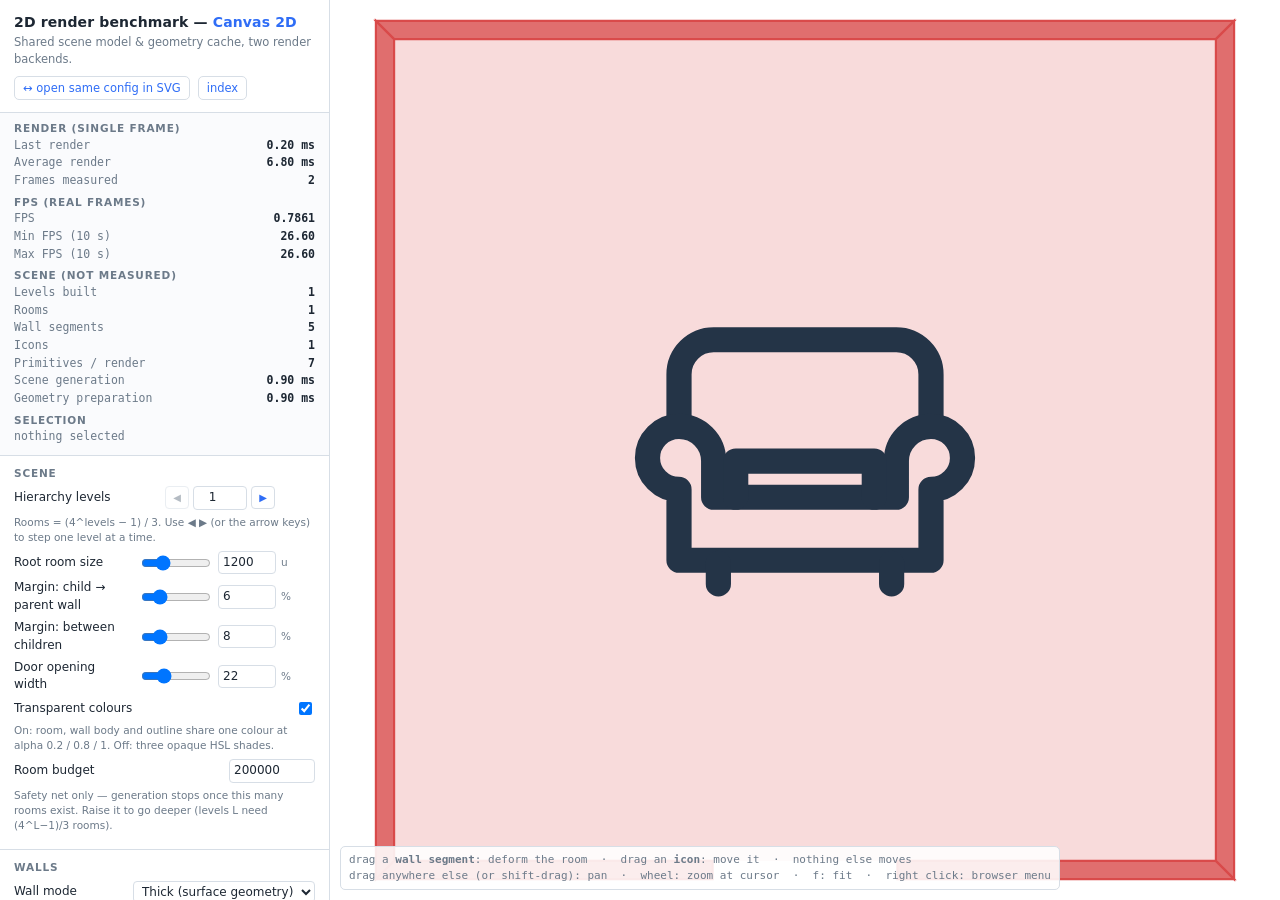
==== canvas.html @ 4dc6dcc1 "Add svg-canvas benchmark v1" ====
<!DOCTYPE html>
<html lang="en">
<head>
<meta charset="utf-8">
<meta name="viewport" content="width=device-width, initial-scale=1">
<title>Canvas 2D — 2D render benchmark</title>
<link rel="stylesheet" href="css/style.css">
</head>
<body class="app">

<aside id="sidebar">
  <header>
    <h1>2D render benchmark — <span id="renderer-name">Canvas 2D</span></h1>
    <p class="sub">Shared scene model &amp; geometry cache, two render backends.</p>
    <div class="links">
      <a id="link-other" target="_blank" rel="noopener" href="svg.html">↔ open same config in SVG</a>
      <a href="index.html">index</a>
    </div>
  </header>

  <div id="stats">
    <div class="stat-grid">
      <div class="stat-head">Render (single frame)</div>
      <span class="k">Last render</span><b class="v" id="stat-last">–</b>
      <span class="k">Average render</span><b class="v" id="stat-avg">–</b>
      <span class="k">Frames measured</span><b class="v" id="stat-frames">0</b>

      <div class="stat-head">FPS (real frames)</div>
      <span class="k">FPS</span><b class="v" id="stat-fps">0</b>
      <span class="k">Min FPS (10 s)</span><b class="v" id="stat-minfps">–</b>
      <span class="k">Max FPS (10 s)</span><b class="v" id="stat-maxfps">–</b>

      <div class="stat-head">Scene (not measured)</div>
      <span class="k">Levels built</span><b class="v" id="stat-depth">0</b>
      <span class="k">Rooms</span><b class="v" id="stat-rooms">0</b>
      <span class="k">Wall segments</span><b class="v" id="stat-walls">0</b>
      <span class="k">Icons</span><b class="v" id="stat-icons">0</b>
      <span class="k">Primitives / render</span><b class="v" id="stat-prims">0</b>
      <span class="k">Scene generation</span><b class="v" id="stat-gen">–</b>
      <span class="k">Geometry preparation</span><b class="v" id="stat-geom">–</b>

      <div class="stat-head">Selection</div>
      <span class="k" style="grid-column:1/-1" id="selinfo">nothing selected</span>
    </div>
  </div>

  <div id="panel"><!-- generated from SQAR.ConfigSchema --></div>

  <div id="bench">
    <div class="buttons">
      <button id="btn-bench" class="primary">Benchmark</button>
      <button id="btn-clear">Clear</button>
      <button id="btn-render">Render once</button>
      <button id="btn-fit">Fit</button>
    </div>
    <pre id="bench-out">ready</pre>
  </div>
</aside>

<main id="viewport">
  <div id="hud">drag a <b>wall segment</b>: deform the room &nbsp;·&nbsp; drag an <b>icon</b>: move it &nbsp;·&nbsp; nothing else moves<br>
    drag anywhere else (or shift-drag): pan &nbsp;·&nbsp; wheel: zoom at cursor &nbsp;·&nbsp; f: fit &nbsp;·&nbsp; right click: browser menu</div>
</main>

<!-- ------------------------------ shared layer ------------------------- -->
<script src="js/shared/geometry.js"></script>
<script src="js/shared/colors.js"></script>
<script src="js/shared/icon-asset.js"></script>
<script src="js/shared/model.js"></script>
<script src="js/shared/scene-generator.js"></script>
<script src="js/shared/geometry-builder.js"></script>
<script src="js/shared/configuration.js"></script>
<script src="js/shared/benchmark.js"></script>
<script src="js/shared/renderer.js"></script>
<script src="js/shared/interaction-controller.js"></script>
<script src="js/shared/ui.js"></script>
<script src="js/shared/app.js"></script>
<!-- ------------------------- Canvas specific layer --------------------- -->
<script src="js/canvas/canvas-renderer.js"></script>
<script src="js/canvas/canvas-interaction.js"></script>
<script>
  // The only canvas-aware line in the whole application shell.
  SQAR.App.start({
    kind: 'canvas',
    createRenderer: (container) => new SQAR.CanvasRenderer(container),
    createInteraction: (renderer) => new SQAR.CanvasInteraction(renderer)
  });
</script>
</body>
</html>
---- css/style.css ----
/* =============================================================================
 * style.css -- shared by index.html, canvas.html and svg.html.
 * Both renderer pages use the EXACT same layout and surface size so that the
 * measured scenes are identical.
 * ========================================================================== */
:root {
  --bg: #eef1f5;
  --panel: #ffffff;
  --ink: #1d2733;
  --muted: #6c7a89;
  --line: #d7dee6;
  --accent: #2f6df6;
  --accent-2: #0f9d58;
  --warn: #c0392b;
  --mono: ui-monospace, SFMono-Regular, Menlo, Consolas, monospace;
}

* { box-sizing: border-box; }

html, body {
  height: 100%;
  margin: 0;
  font: 13px/1.45 system-ui, -apple-system, "Segoe UI", Roboto, sans-serif;
  color: var(--ink);
  background: var(--bg);
}

body.app { display: flex; overflow: hidden; }

/* ---------------------------------------------------------------- sidebar */
#sidebar {
  width: 330px;
  flex: 0 0 330px;
  height: 100%;
  overflow-y: auto;
  background: var(--panel);
  border-right: 1px solid var(--line);
  display: flex;
  flex-direction: column;
}

#sidebar > header {
  padding: 12px 14px;
  border-bottom: 1px solid var(--line);
  position: sticky;
  top: 0;
  background: var(--panel);
  z-index: 3;
}
#sidebar h1 { font-size: 14px; margin: 0 0 2px; letter-spacing: .01em; }
#sidebar h1 span { color: var(--accent); }
.sub { color: var(--muted); font-size: 11.5px; margin: 0; }
.links { margin-top: 8px; display: flex; gap: 8px; flex-wrap: wrap; }
.links a {
  font-size: 11.5px; text-decoration: none; color: var(--accent);
  border: 1px solid var(--line); border-radius: 5px; padding: 3px 8px;
}
.links a:hover { background: #f2f6ff; }

/* ------------------------------------------------------------------ stats */
#stats {
  padding: 10px 14px;
  border-bottom: 1px solid var(--line);
  background: #fafbfd;
}
.stat-grid {
  display: grid;
  grid-template-columns: 1fr auto;
  gap: 1px 10px;
  font-family: var(--mono);
  font-size: 11.5px;
}
.stat-grid b { font-weight: 600; font-family: var(--mono); }
.stat-grid .k { color: var(--muted); font-family: inherit; }
.stat-grid .v { text-align: right; font-variant-numeric: tabular-nums; }
/* "6 / 12" -- the generator hit its geometric limit before the requested depth */
.stat-grid .v.capped { color: var(--warn); cursor: help; }
.stat-head {
  grid-column: 1 / -1;
  margin: 7px 0 2px;
  font: 600 10.5px/1 system-ui, sans-serif;
  letter-spacing: .08em;
  text-transform: uppercase;
  color: var(--muted);
}
.stat-head:first-child { margin-top: 0; }

/* ------------------------------------------------------------------ panel */
.panel-section { padding: 8px 14px 10px; border-bottom: 1px solid var(--line); }
.panel-section h2 {
  font: 600 10.5px/1 system-ui, sans-serif;
  letter-spacing: .08em; text-transform: uppercase; color: var(--muted);
  margin: 4px 0 8px;
}
.row { display: flex; align-items: center; gap: 8px; margin: 5px 0; }
.row-label { flex: 1 1 auto; font-size: 12px; }
.row-bool { justify-content: space-between; }
.range-wrap { display: flex; align-items: center; gap: 5px; flex: 0 0 150px; }
.range-wrap input[type=range] { flex: 1 1 auto; width: 70px; }
input.num { width: 58px; }

/* Stepper (unbounded integer, e.g. hierarchy levels) -- never a slider. */
.stepper { display: flex; align-items: center; gap: 4px; flex: 0 0 150px; }
.stepper button.step {
  width: 24px; height: 23px; padding: 0; line-height: 1;
  font-size: 10px; border-radius: 4px; color: var(--accent);
}
.stepper button.step[disabled] { color: var(--muted); }
.stepper input.step-val { width: 54px; text-align: center; font-variant-numeric: tabular-nums; }
input.num.wide { width: 86px; }
input[type=number], select, input[type=color] {
  font: inherit; font-size: 12px; padding: 2px 4px;
  border: 1px solid var(--line); border-radius: 4px; background: #fff; color: inherit;
}
select { flex: 0 0 150px; }
input[type=color] { padding: 0; width: 38px; height: 22px; }
.unit { color: var(--muted); font-size: 10.5px; width: 34px; }
.hint { margin: 2px 0 6px; font-size: 10.5px; color: var(--muted); }

/* -------------------------------------------------------------- benchmark */
#bench { padding: 10px 14px 20px; }
#bench .buttons { display: flex; gap: 6px; flex-wrap: wrap; margin-bottom: 8px; }
button {
  font: inherit; font-size: 12px; padding: 5px 11px; cursor: pointer;
  border: 1px solid var(--line); border-radius: 5px; background: #fff; color: inherit;
}
button:hover { background: #f2f6ff; border-color: var(--accent); }
button.primary { background: var(--accent); border-color: var(--accent); color: #fff; }
button.primary:hover { background: #2559d0; }
button[disabled] { opacity: .5; cursor: default; }
#bench-out {
  font-family: var(--mono); font-size: 11px; white-space: pre; margin: 0;
  background: #0f1720; color: #d6e2f0; padding: 9px 10px; border-radius: 6px;
  min-height: 46px; overflow-x: auto;
}

/* --------------------------------------------------------------- viewport */
#viewport {
  position: relative;
  flex: 1 1 auto;
  height: 100%;
  overflow: hidden;
  background: #ffffff;
  cursor: grab;
}
#viewport .surface {
  position: absolute;
  inset: 0;
  display: block;
  background: #ffffff;
}
#hud {
  position: absolute; left: 10px; bottom: 10px; z-index: 2;
  font-family: var(--mono); font-size: 11px; color: var(--muted);
  background: rgba(255,255,255,.88); border: 1px solid var(--line);
  border-radius: 5px; padding: 5px 8px; pointer-events: none;
}

/* SVG selection highlight (the SVG analogue of the Canvas overlay stroke). */
#viewport svg .selected { stroke: #ff2d7a !important; stroke-width: 2px; vector-effect: non-scaling-stroke; }

/* ------------------------------------------------------------- index page */
.landing { max-width: 820px; margin: 0 auto; padding: 42px 24px 60px; }
.landing h1 { font-size: 24px; margin: 0 0 6px; }
.landing p { color: #35414f; }
.cards { display: flex; gap: 16px; margin: 26px 0; flex-wrap: wrap; }
.card {
  flex: 1 1 260px; background: #fff; border: 1px solid var(--line);
  border-radius: 10px; padding: 18px; text-decoration: none; color: inherit;
  transition: border-color .12s, transform .12s;
}
.card:hover { border-color: var(--accent); transform: translateY(-2px); }
.card h2 { margin: 0 0 6px; font-size: 16px; color: var(--accent); }
.card p { margin: 0; font-size: 12.5px; color: var(--muted); }
.landing ul { font-size: 13px; color: #35414f; }
.landing code { font-family: var(--mono); background: #e6ebf2; padding: 1px 4px; border-radius: 3px; }
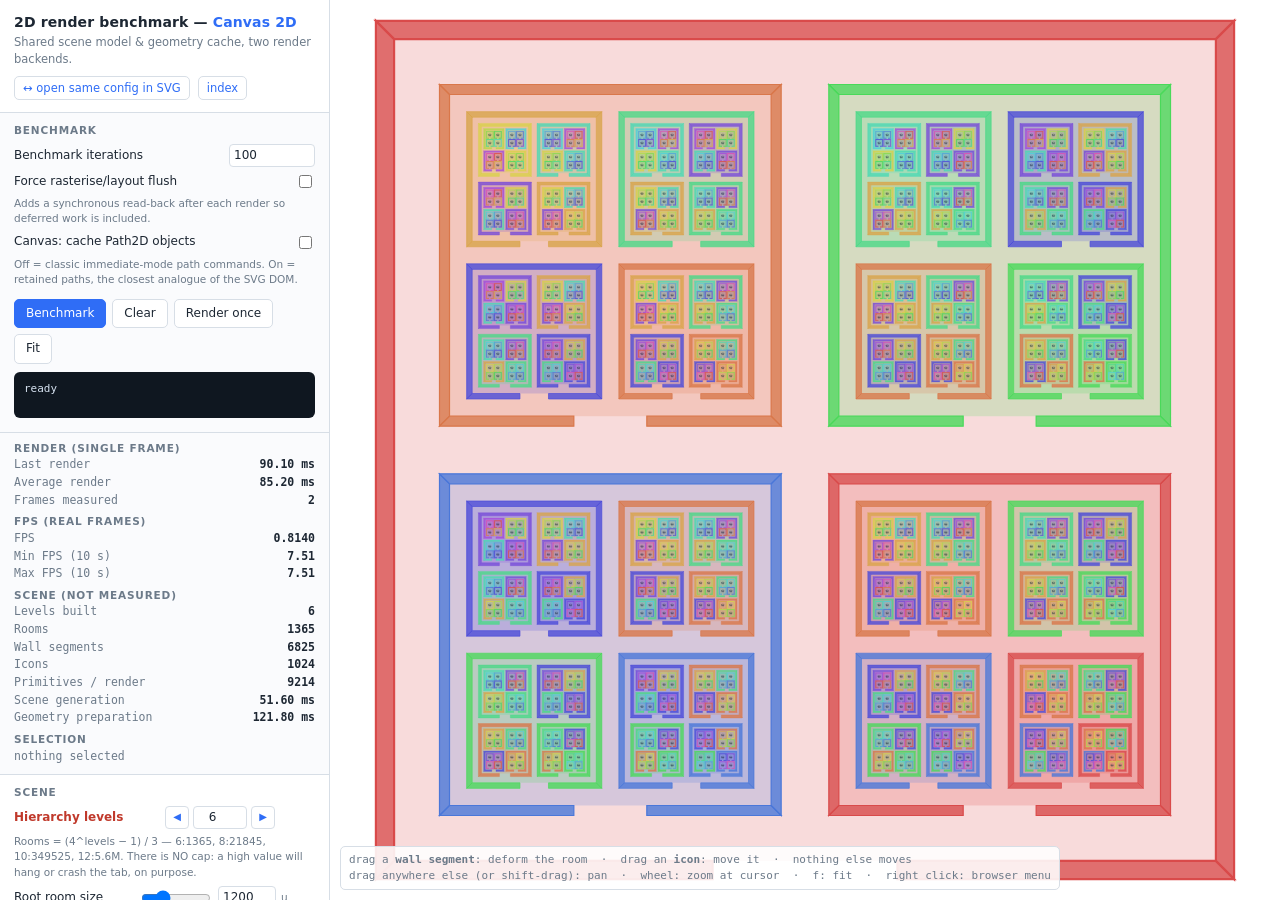
==== commit a10f927f: "fixes" ====
--- a/canvas.html
+++ b/canvas.html
@@ -17,6 +17,20 @@
       <a href="index.html">index</a>
     </div>
   </header>
+
+  <!-- Benchmark sits ABOVE the render stats: it is what the page is for. -->
+  <div id="bench">
+    <div id="bench-config"><!-- the schema's Benchmark section lands here --></div>
+    <div class="bench-actions">
+      <div class="buttons">
+        <button id="btn-bench" class="primary">Benchmark</button>
+        <button id="btn-clear">Clear</button>
+        <button id="btn-render">Render once</button>
+        <button id="btn-fit">Fit</button>
+      </div>
+      <pre id="bench-out">ready</pre>
+    </div>
+  </div>
 
   <div id="stats">
     <div class="stat-grid">
@@ -46,15 +60,6 @@
 
   <div id="panel"><!-- generated from SQAR.ConfigSchema --></div>
 
-  <div id="bench">
-    <div class="buttons">
-      <button id="btn-bench" class="primary">Benchmark</button>
-      <button id="btn-clear">Clear</button>
-      <button id="btn-render">Render once</button>
-      <button id="btn-fit">Fit</button>
-    </div>
-    <pre id="bench-out">ready</pre>
-  </div>
 </aside>
 
 <main id="viewport">
--- a/css/style.css
+++ b/css/style.css
@@ -94,6 +94,8 @@
 }
 .row { display: flex; align-items: center; gap: 8px; margin: 5px 0; }
 .row-label { flex: 1 1 auto; font-size: 12px; }
+/* The one setting that drives the whole measurement -- made to stand out. */
+.row-label.highlight { color: var(--warn); font-weight: 650; }
 .row-bool { justify-content: space-between; }
 .range-wrap { display: flex; align-items: center; gap: 5px; flex: 0 0 150px; }
 .range-wrap input[type=range] { flex: 1 1 auto; width: 70px; }
@@ -118,7 +120,9 @@
 .hint { margin: 2px 0 6px; font-size: 10.5px; color: var(--muted); }
 
 /* -------------------------------------------------------------- benchmark */
-#bench { padding: 10px 14px 20px; }
+#bench { border-bottom: 1px solid var(--line); background: #fafbfd; }
+#bench .panel-section { border-bottom: 0; padding-bottom: 2px; }
+.bench-actions { padding: 4px 14px 14px; }
 #bench .buttons { display: flex; gap: 6px; flex-wrap: wrap; margin-bottom: 8px; }
 button {
   font: inherit; font-size: 12px; padding: 5px 11px; cursor: pointer;
